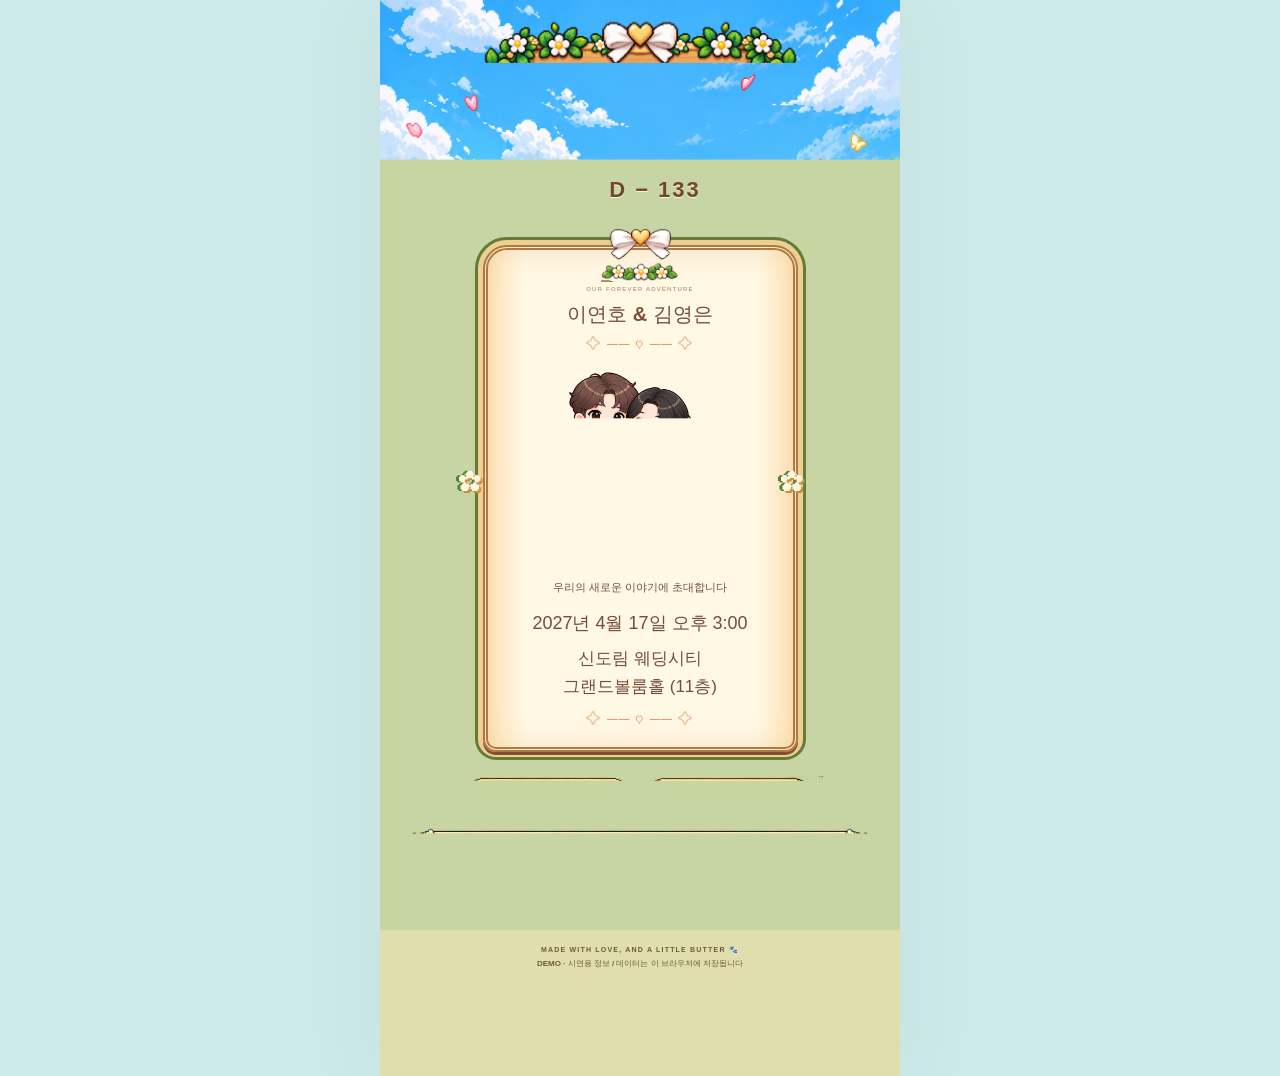
==== rpg/index.html @ 0b0cf8c0 "Add RPG wedding invitation preview under /rpg/" ====
<!doctype html><html lang="ko"><head><meta charset="UTF-8"/><meta name="viewport" content="width=device-width,initial-scale=1"/><meta name="theme-color" content="#f5f0e7"/><meta name="description" content="우리의 결혼식에 초대합니다. Our Wedding Story"/><title>Our Wedding Story</title>  <script type="module" crossorigin src="./assets/index-CCQe6Sx9.js"></script>
  <link rel="stylesheet" crossorigin href="./assets/index-Bfg43b29.css">
</head><body><div id="root"></div></body></html>
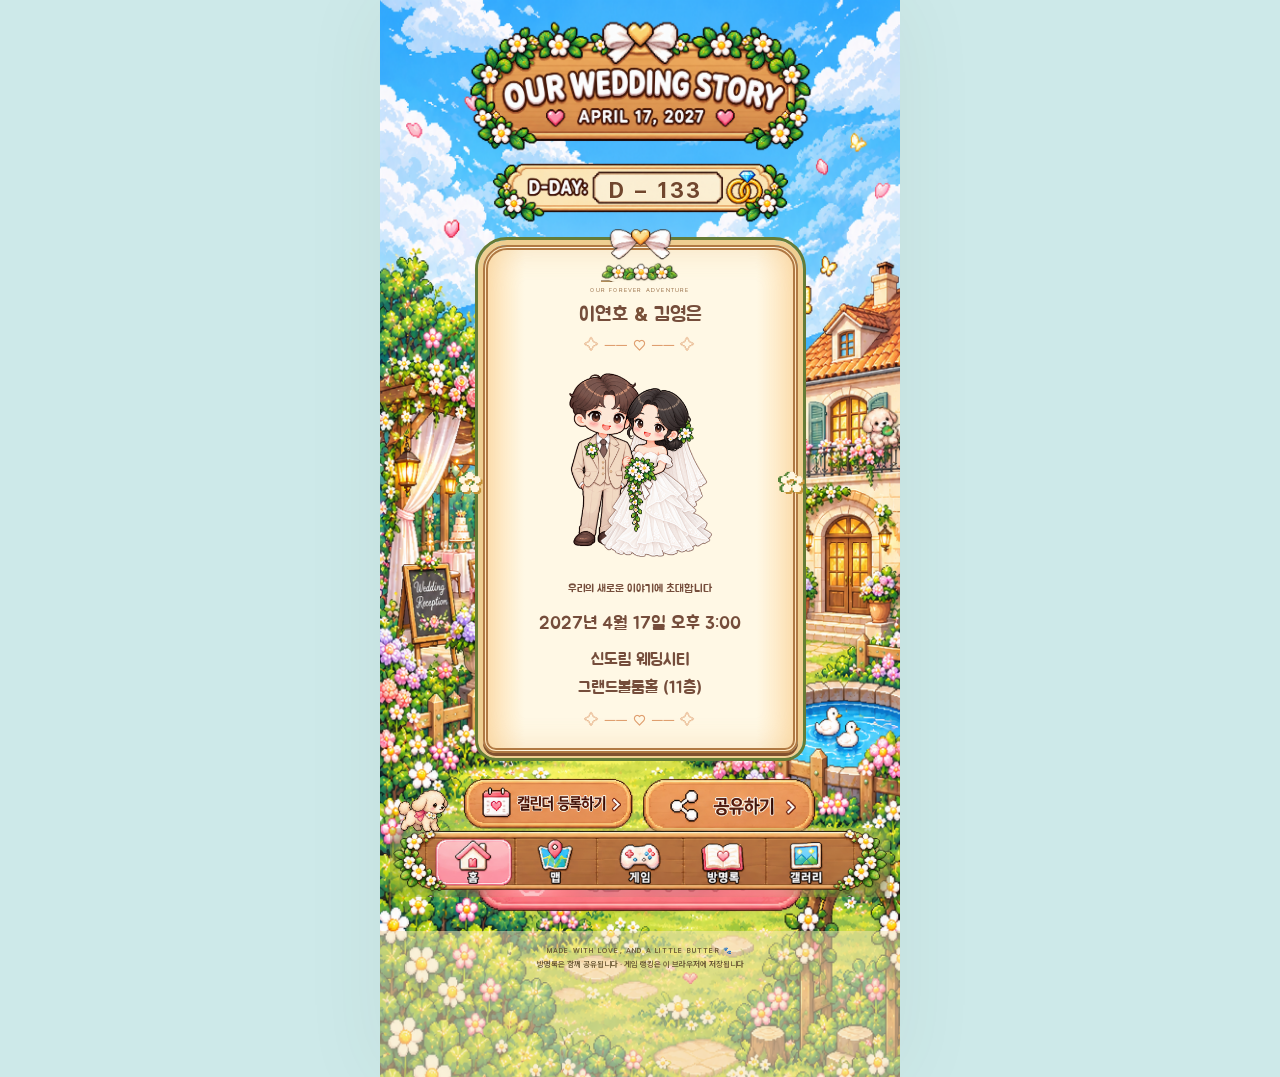
==== commit 008cd677: "Repair corrupted RPG assets and connect shared wedding guestbook" ====
--- a/rpg/index.html
+++ b/rpg/index.html
@@ -1,3 +1,3 @@
-<!doctype html><html lang="ko"><head><meta charset="UTF-8"/><meta name="viewport" content="width=device-width,initial-scale=1"/><meta name="theme-color" content="#f5f0e7"/><meta name="description" content="우리의 결혼식에 초대합니다. Our Wedding Story"/><title>Our Wedding Story</title>  <script type="module" crossorigin src="./assets/index-CCQe6Sx9.js"></script>
-  <link rel="stylesheet" crossorigin href="./assets/index-Bfg43b29.css">
+<!doctype html><html lang="ko"><head><meta charset="UTF-8"/><meta name="viewport" content="width=device-width,initial-scale=1"/><meta name="theme-color" content="#f5f0e7"/><meta name="description" content="우리의 결혼식에 초대합니다. Our Wedding Story"/><title>Our Wedding Story</title>  <script type="module" crossorigin src="./assets/index-IljVYnRq-verified.js"></script>
+  <link rel="stylesheet" crossorigin href="./assets/index-Bfg43b29-verified.css">
 </head><body><div id="root"></div></body></html>
